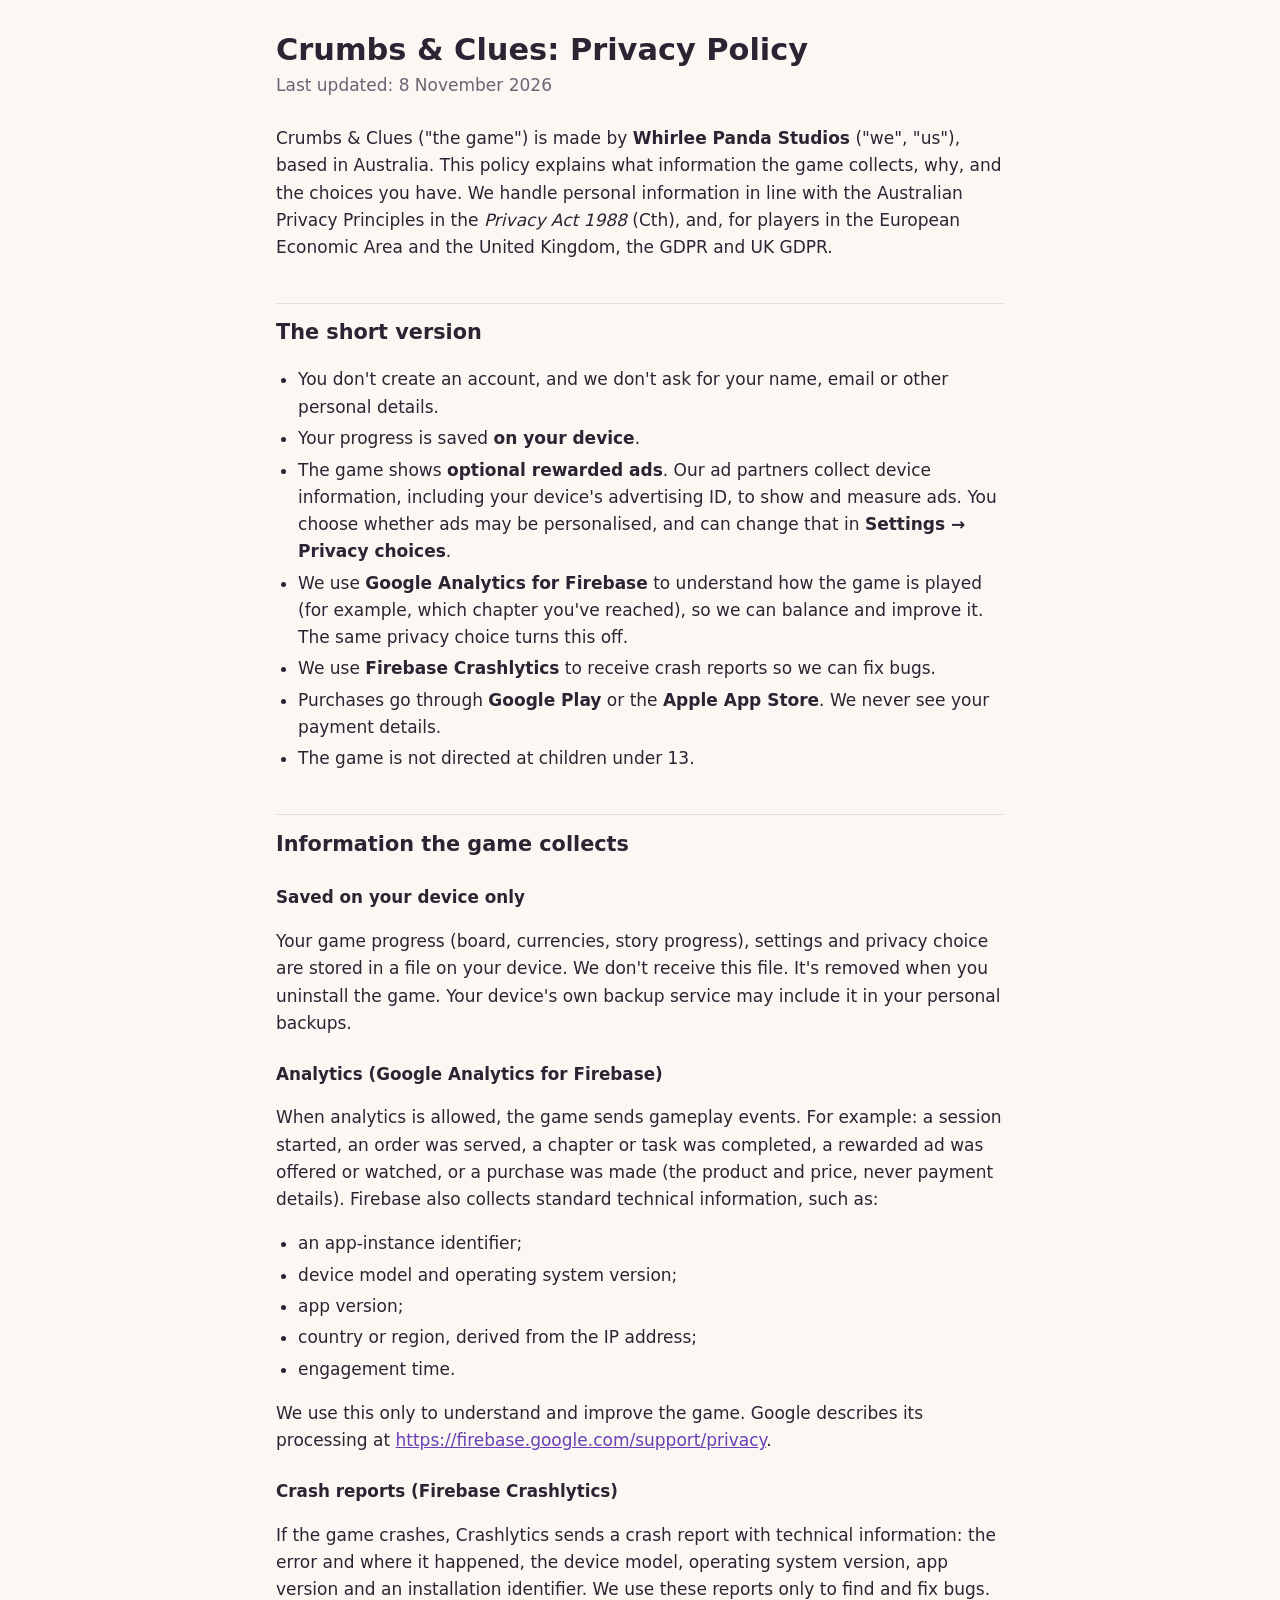
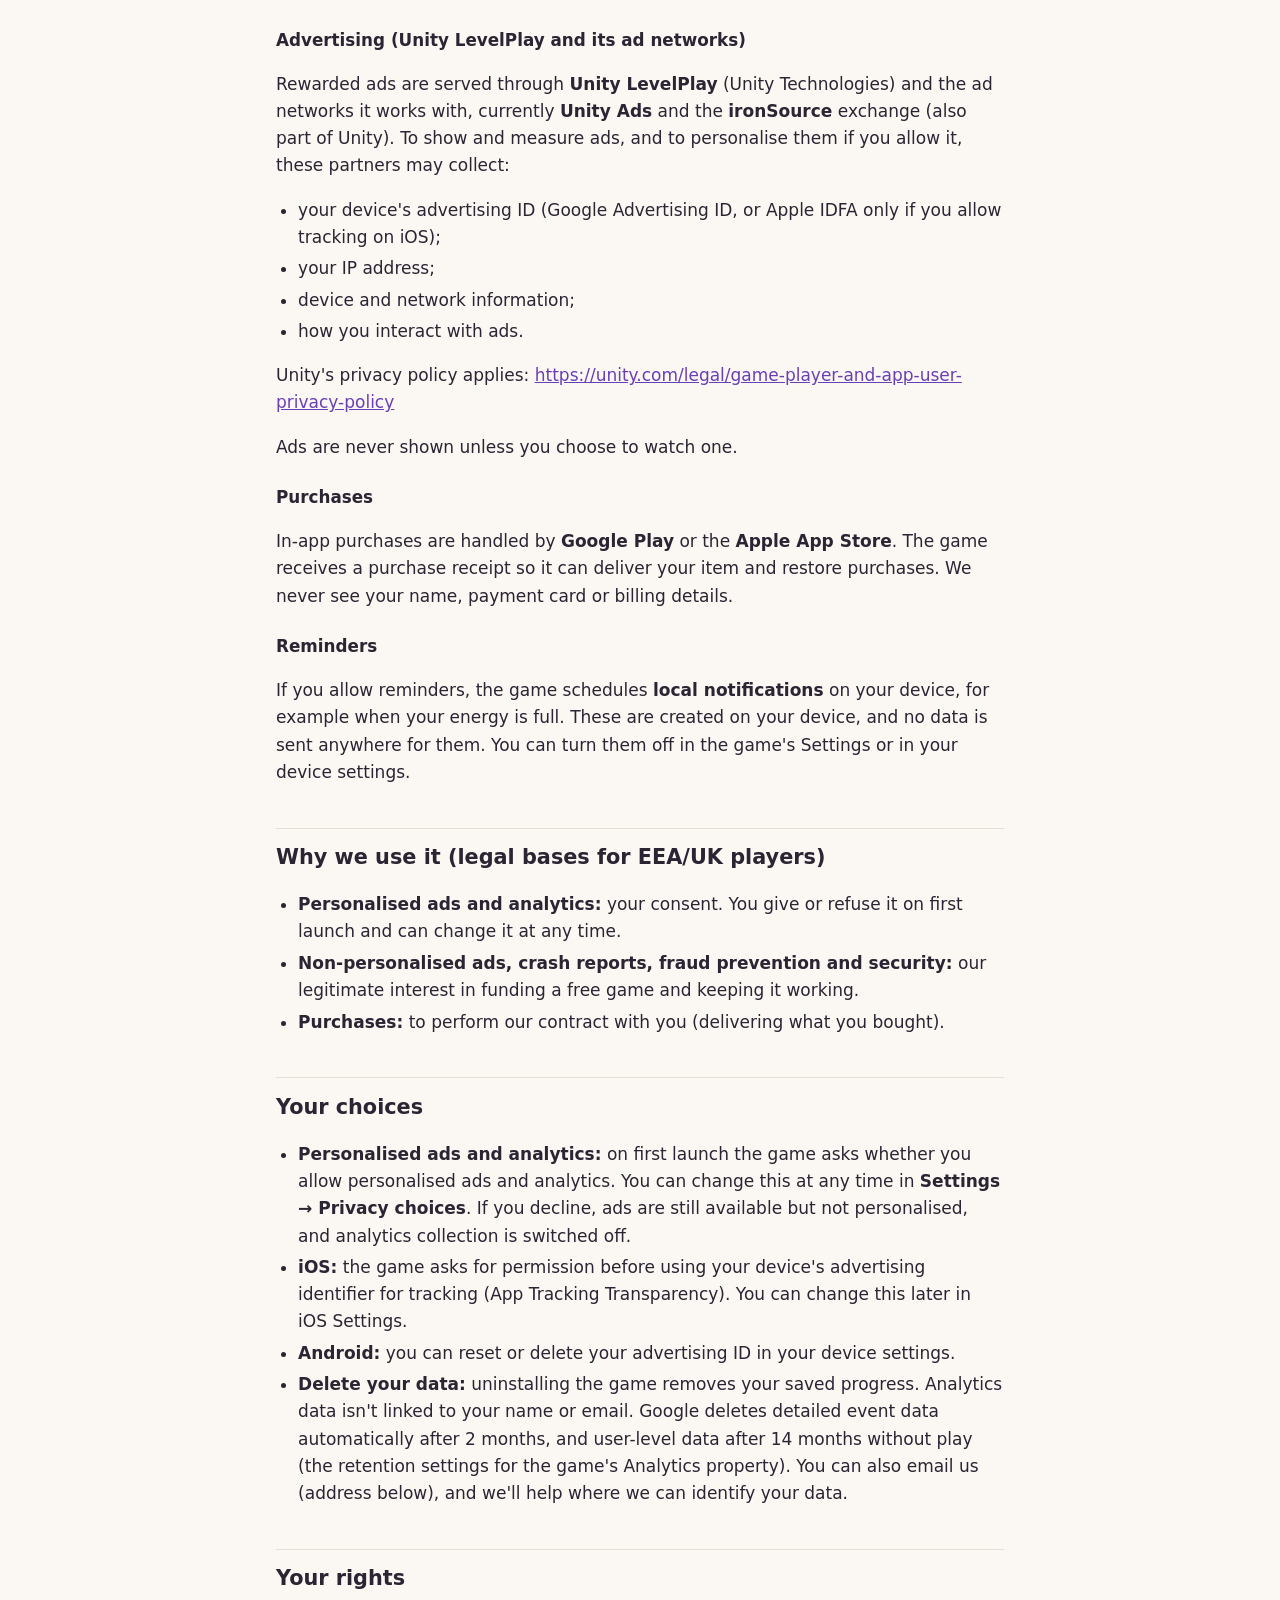
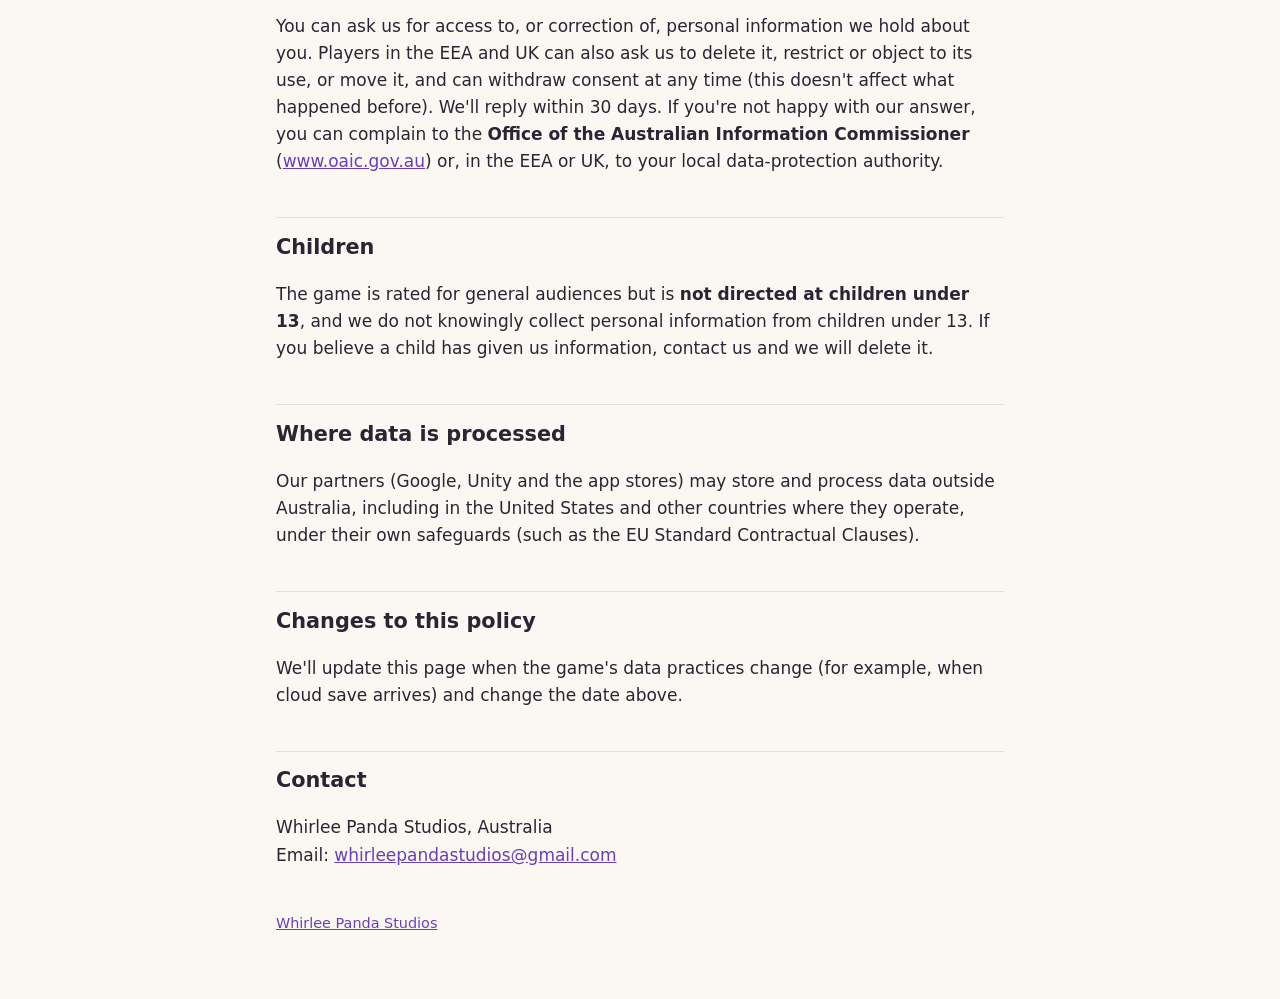
==== crumbs-and-clues/privacy/index.html @ e4dc478c "Crumbs & Clues privacy policy and games list entry" ====
<!doctype html>
<html lang="en">
<head>
<meta charset="utf-8">
<meta name="viewport" content="width=device-width, initial-scale=1">
<title>Crumbs &amp; Clues Privacy Policy</title>
<link rel="stylesheet" href="/style.css">
</head>
<body>
<main>
<h1>Crumbs &amp; Clues: Privacy Policy</h1>
<p class="meta">Last updated: 8 November 2026</p>

<p>Crumbs &amp; Clues ("the game") is made by <strong>Whirlee Panda Studios</strong> ("we", "us"), based in Australia. This policy explains what information the game collects, why, and the choices you have. We handle personal information in line with the Australian Privacy Principles in the <em>Privacy Act 1988</em> (Cth), and, for players in the European Economic Area and the United Kingdom, the GDPR and UK GDPR.</p>

<h2>The short version</h2>

<ul>
<li>You don't create an account, and we don't ask for your name, email or other personal details.</li>
<li>Your progress is saved <strong>on your device</strong>.</li>
<li>The game shows <strong>optional rewarded ads</strong>. Our ad partners collect device information, including your device's advertising ID, to show and measure ads. You choose whether ads may be personalised, and can change that in <strong>Settings → Privacy choices</strong>.</li>
<li>We use <strong>Google Analytics for Firebase</strong> to understand how the game is played (for example, which chapter you've reached), so we can balance and improve it. The same privacy choice turns this off.</li>
<li>We use <strong>Firebase Crashlytics</strong> to receive crash reports so we can fix bugs.</li>
<li>Purchases go through <strong>Google Play</strong> or the <strong>Apple App Store</strong>. We never see your payment details.</li>
<li>The game is not directed at children under 13.</li>
</ul>

<h2>Information the game collects</h2>

<h3>Saved on your device only</h3>

<p>Your game progress (board, currencies, story progress), settings and privacy choice are stored in a file on your device. We don't receive this file. It's removed when you uninstall the game. Your device's own backup service may include it in your personal backups.</p>

<h3>Analytics (Google Analytics for Firebase)</h3>

<p>When analytics is allowed, the game sends gameplay events. For example: a session started, an order was served, a chapter or task was completed, a rewarded ad was offered or watched, or a purchase was made (the product and price, never payment details). Firebase also collects standard technical information, such as:</p>

<ul>
<li>an app-instance identifier;</li>
<li>device model and operating system version;</li>
<li>app version;</li>
<li>country or region, derived from the IP address;</li>
<li>engagement time.</li>
</ul>

<p>We use this only to understand and improve the game. Google describes its processing at <a href="https://firebase.google.com/support/privacy">https://firebase.google.com/support/privacy</a>.</p>

<h3>Crash reports (Firebase Crashlytics)</h3>

<p>If the game crashes, Crashlytics sends a crash report with technical information: the error and where it happened, the device model, operating system version, app version and an installation identifier. We use these reports only to find and fix bugs.</p>

<h3>Advertising (Unity LevelPlay and its ad networks)</h3>

<p>Rewarded ads are served through <strong>Unity LevelPlay</strong> (Unity Technologies) and the ad networks it works with, currently <strong>Unity Ads</strong> and the <strong>ironSource</strong> exchange (also part of Unity). To show and measure ads, and to personalise them if you allow it, these partners may collect:</p>

<ul>
<li>your device's advertising ID (Google Advertising ID, or Apple IDFA only if you allow tracking on iOS);</li>
<li>your IP address;</li>
<li>device and network information;</li>
<li>how you interact with ads.</li>
</ul>

<p>Unity's privacy policy applies: <a href="https://unity.com/legal/game-player-and-app-user-privacy-policy">https://unity.com/legal/game-player-and-app-user-privacy-policy</a></p>

<p>Ads are never shown unless you choose to watch one.</p>

<h3>Purchases</h3>

<p>In-app purchases are handled by <strong>Google Play</strong> or the <strong>Apple App Store</strong>. The game receives a purchase receipt so it can deliver your item and restore purchases. We never see your name, payment card or billing details.</p>

<h3>Reminders</h3>

<p>If you allow reminders, the game schedules <strong>local notifications</strong> on your device, for example when your energy is full. These are created on your device, and no data is sent anywhere for them. You can turn them off in the game's Settings or in your device settings.</p>

<h2>Why we use it (legal bases for EEA/UK players)</h2>

<ul>
<li><strong>Personalised ads and analytics:</strong> your consent. You give or refuse it on first launch and can change it at any time.</li>
<li><strong>Non-personalised ads, crash reports, fraud prevention and security:</strong> our legitimate interest in funding a free game and keeping it working.</li>
<li><strong>Purchases:</strong> to perform our contract with you (delivering what you bought).</li>
</ul>

<h2>Your choices</h2>

<ul>
<li><strong>Personalised ads and analytics:</strong> on first launch the game asks whether you allow personalised ads and analytics. You can change this at any time in <strong>Settings → Privacy choices</strong>. If you decline, ads are still available but not personalised, and analytics collection is switched off.</li>
<li><strong>iOS:</strong> the game asks for permission before using your device's advertising identifier for tracking (App Tracking Transparency). You can change this later in iOS Settings.</li>
<li><strong>Android:</strong> you can reset or delete your advertising ID in your device settings.</li>
<li><strong>Delete your data:</strong> uninstalling the game removes your saved progress. Analytics data isn't linked to your name or email. Google deletes detailed event data automatically after 2 months, and user-level data after 14 months without play (the retention settings for the game's Analytics property). You can also email us (address below), and we'll help where we can identify your data.</li>
</ul>

<h2>Your rights</h2>

<p>You can ask us for access to, or correction of, personal information we hold about you. Players in the EEA and UK can also ask us to delete it, restrict or object to its use, or move it, and can withdraw consent at any time (this doesn't affect what happened before). We'll reply within 30 days. If you're not happy with our answer, you can complain to the <strong>Office of the Australian Information Commissioner</strong> (<a href="https://www.oaic.gov.au">www.oaic.gov.au</a>) or, in the EEA or UK, to your local data-protection authority.</p>

<h2>Children</h2>

<p>The game is rated for general audiences but is <strong>not directed at children under 13</strong>, and we do not knowingly collect personal information from children under 13. If you believe a child has given us information, contact us and we will delete it.</p>

<h2>Where data is processed</h2>

<p>Our partners (Google, Unity and the app stores) may store and process data outside Australia, including in the United States and other countries where they operate, under their own safeguards (such as the EU Standard Contractual Clauses).</p>

<h2>Changes to this policy</h2>

<p>We'll update this page when the game's data practices change (for example, when cloud save arrives) and change the date above.</p>

<h2>Contact</h2>

<p>Whirlee Panda Studios, Australia<br> Email: <a href="mailto:whirleepandastudios@gmail.com">whirleepandastudios@gmail.com</a></p>

<footer><a href="/">Whirlee Panda Studios</a></footer>
</main>
</body>
</html>
---- style.css ----
:root { --bg: #fbf8f3; --fg: #2b2433; --muted: #6b6475; --accent: #6a3fb5; --line: #e6dfd3; }
@media (prefers-color-scheme: dark) { :root { --bg: #1d1a22; --fg: #ece8f2; --muted: #a9a2b5; --accent: #b99cf0; --line: #3a3443; } }
* { box-sizing: border-box; }
body { margin: 0; background: var(--bg); color: var(--fg); font: 17px/1.6 system-ui, -apple-system, "Segoe UI", Roboto, sans-serif; }
main { max-width: 760px; margin: 0 auto; padding: 32px 16px 64px; }
h1 { font-size: 1.9rem; line-height: 1.2; margin: 0 0 4px; }
h2 { font-size: 1.3rem; margin: 2em 0 .4em; padding-top: .6em; border-top: 1px solid var(--line); }
h3 { font-size: 1.05rem; margin: 1.4em 0 .3em; }
a { color: var(--accent); overflow-wrap: anywhere; }
.meta { color: var(--muted); margin: 0 0 1.5em; }
ul { padding-left: 1.3em; }
li { margin: .25em 0; }
footer { margin-top: 3em; color: var(--muted); font-size: .9rem; }
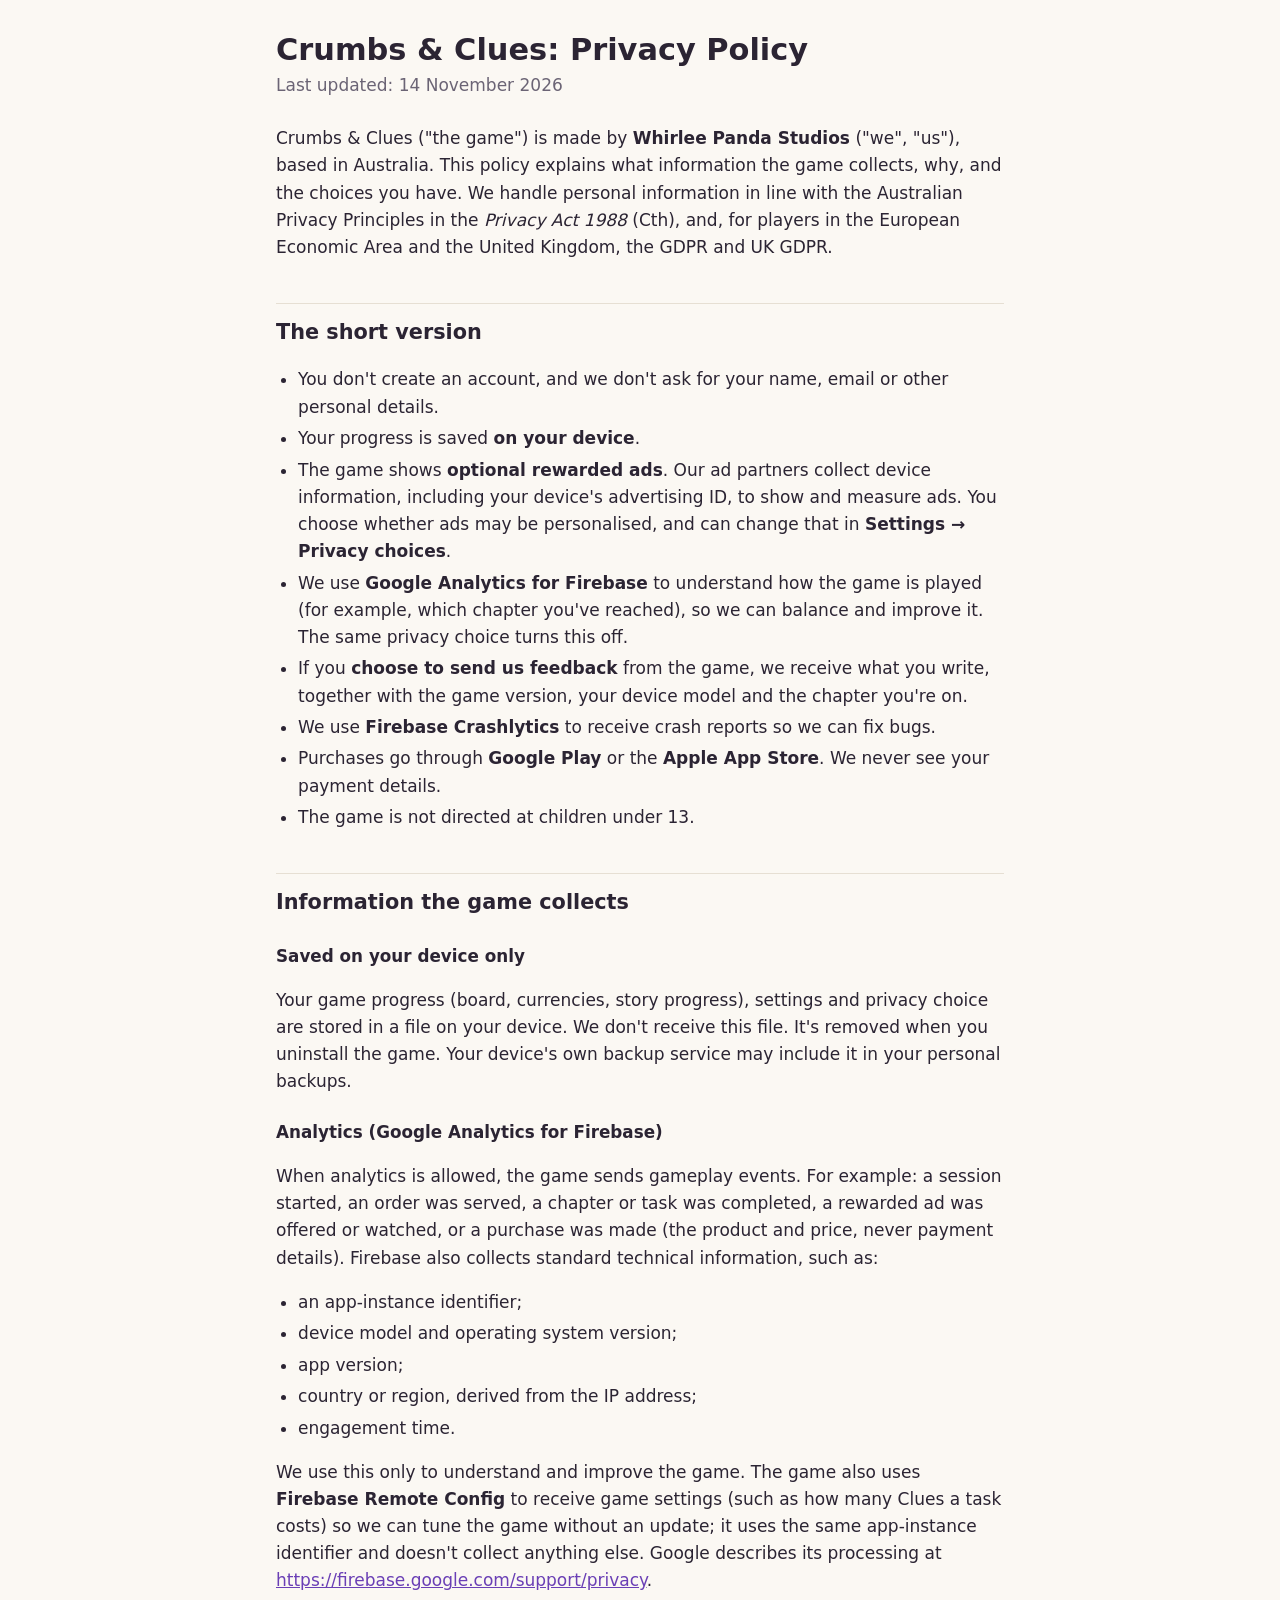
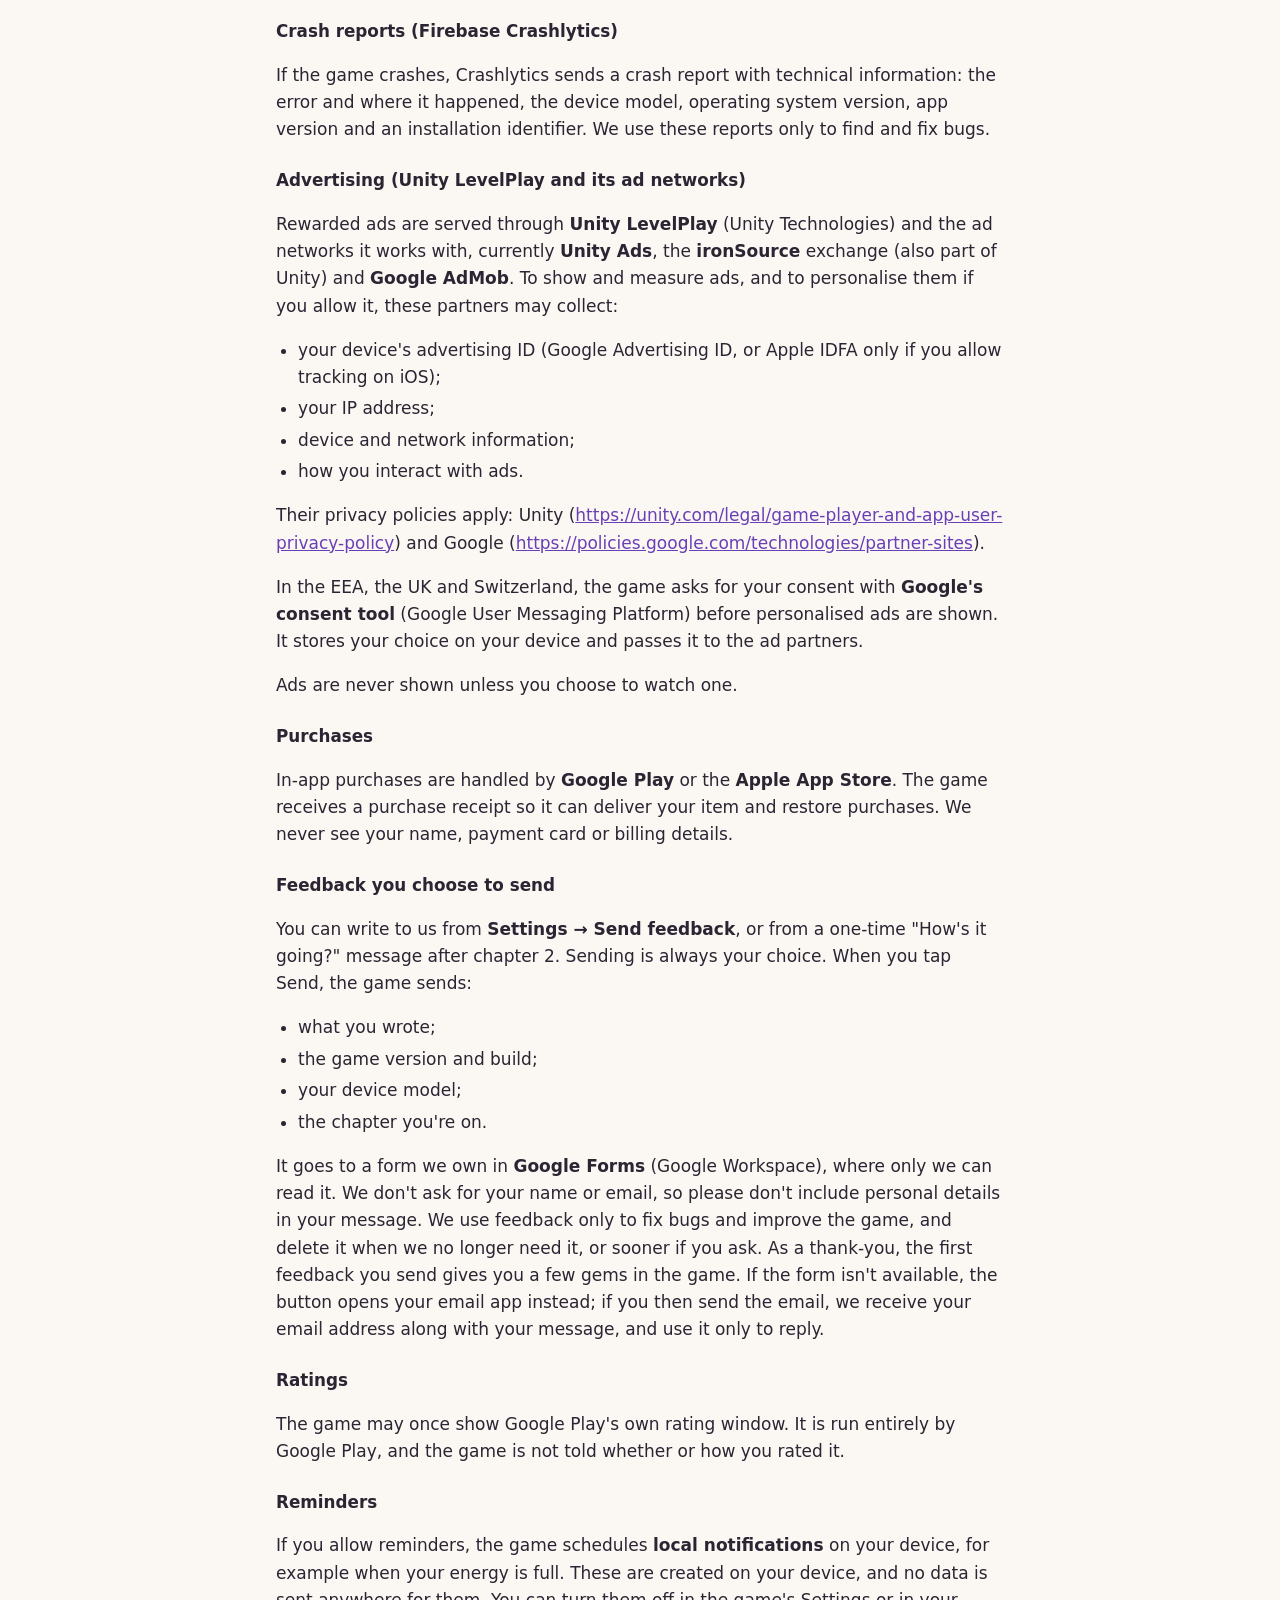
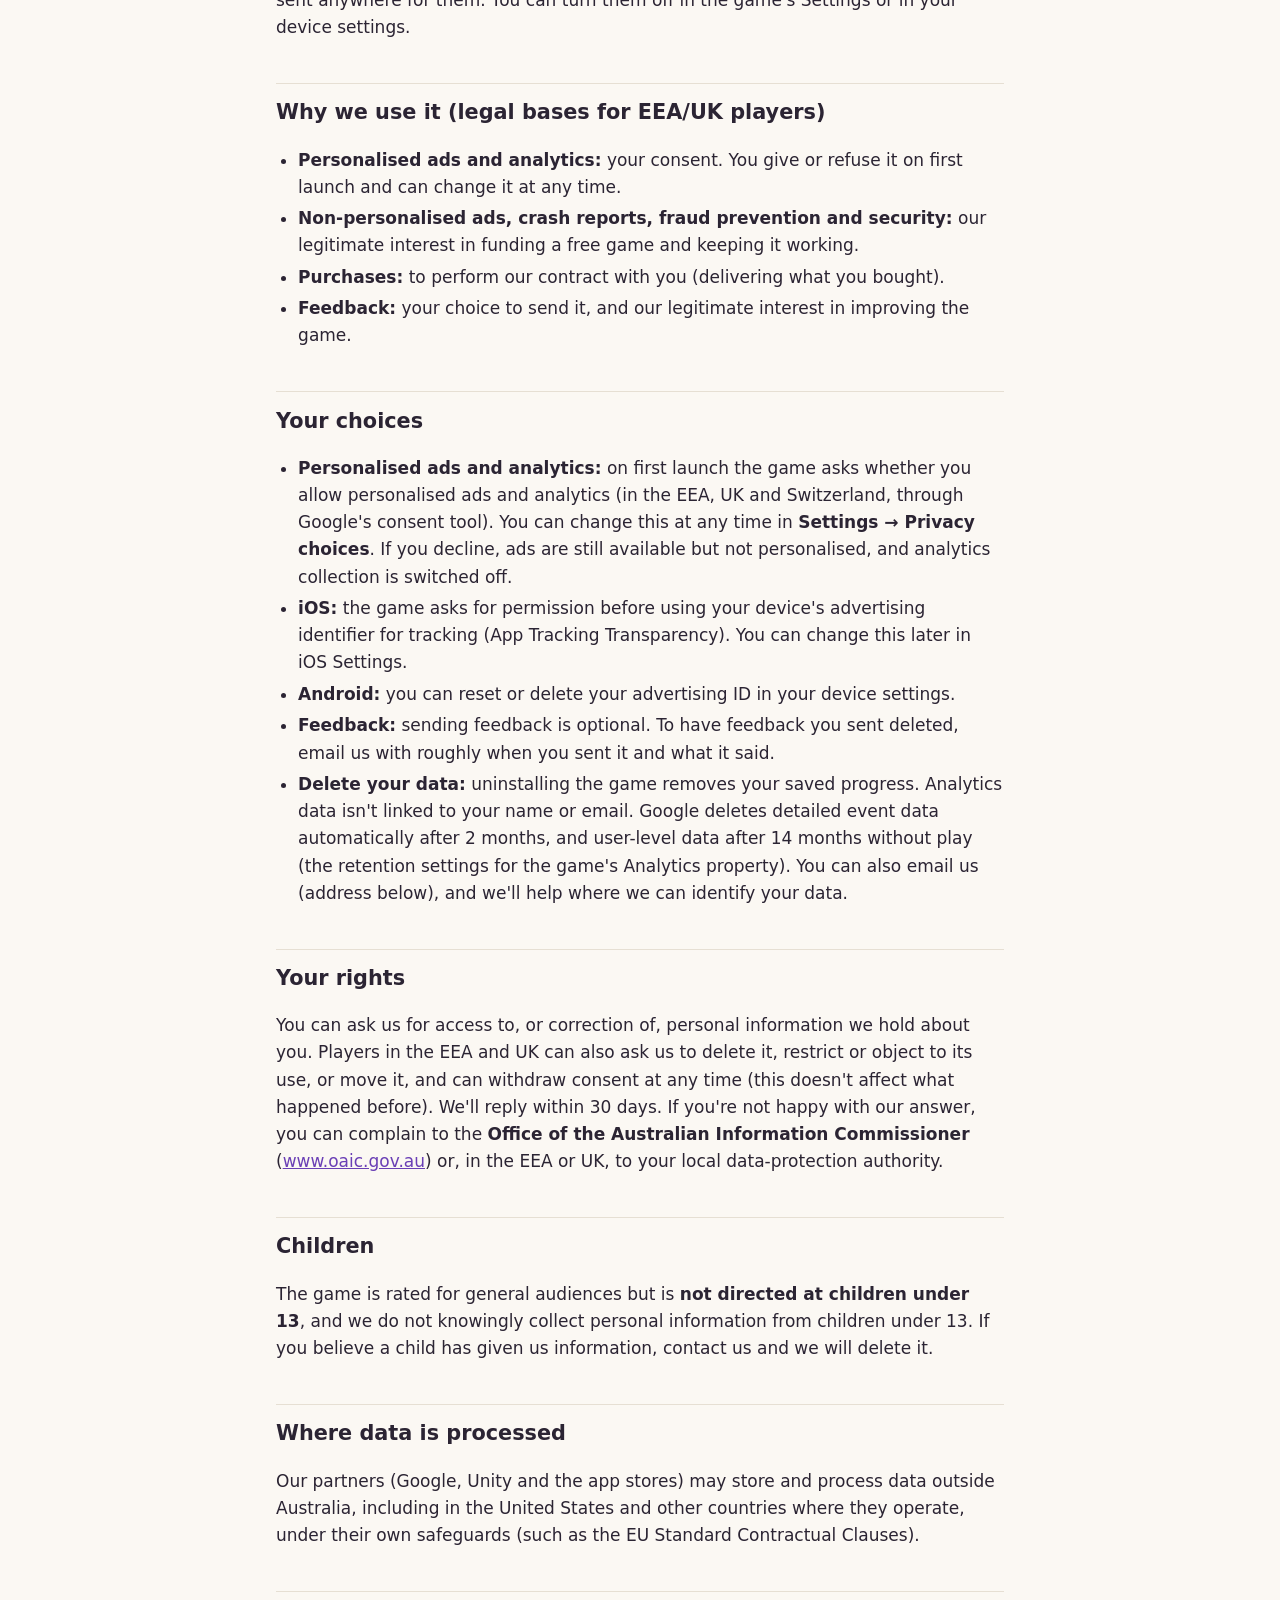
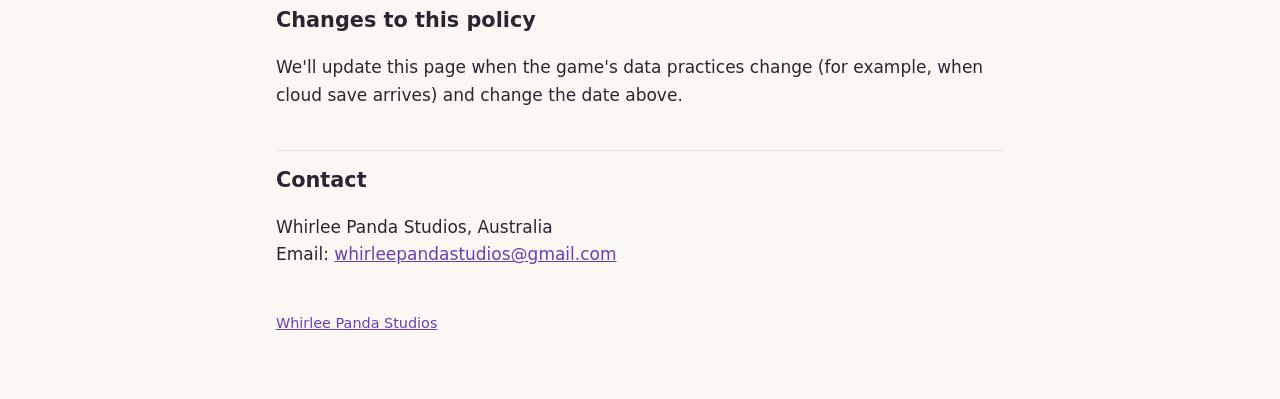
==== commit eb62cb79: "Crumbs & Clues privacy policy: feedback, ratings, AdMob consent, Remote Config (v1.1)" ====
--- a/crumbs-and-clues/privacy/index.html
+++ b/crumbs-and-clues/privacy/index.html
@@ -9,7 +9,7 @@
 <body>
 <main>
 <h1>Crumbs &amp; Clues: Privacy Policy</h1>
-<p class="meta">Last updated: 8 November 2026</p>
+<p class="meta">Last updated: 14 November 2026</p>
 
 <p>Crumbs &amp; Clues ("the game") is made by <strong>Whirlee Panda Studios</strong> ("we", "us"), based in Australia. This policy explains what information the game collects, why, and the choices you have. We handle personal information in line with the Australian Privacy Principles in the <em>Privacy Act 1988</em> (Cth), and, for players in the European Economic Area and the United Kingdom, the GDPR and UK GDPR.</p>
 
@@ -20,6 +20,7 @@
 <li>Your progress is saved <strong>on your device</strong>.</li>
 <li>The game shows <strong>optional rewarded ads</strong>. Our ad partners collect device information, including your device's advertising ID, to show and measure ads. You choose whether ads may be personalised, and can change that in <strong>Settings → Privacy choices</strong>.</li>
 <li>We use <strong>Google Analytics for Firebase</strong> to understand how the game is played (for example, which chapter you've reached), so we can balance and improve it. The same privacy choice turns this off.</li>
+<li>If you <strong>choose to send us feedback</strong> from the game, we receive what you write, together with the game version, your device model and the chapter you're on.</li>
 <li>We use <strong>Firebase Crashlytics</strong> to receive crash reports so we can fix bugs.</li>
 <li>Purchases go through <strong>Google Play</strong> or the <strong>Apple App Store</strong>. We never see your payment details.</li>
 <li>The game is not directed at children under 13.</li>
@@ -43,7 +44,7 @@
 <li>engagement time.</li>
 </ul>
 
-<p>We use this only to understand and improve the game. Google describes its processing at <a href="https://firebase.google.com/support/privacy">https://firebase.google.com/support/privacy</a>.</p>
+<p>We use this only to understand and improve the game. The game also uses <strong>Firebase Remote Config</strong> to receive game settings (such as how many Clues a task costs) so we can tune the game without an update; it uses the same app-instance identifier and doesn't collect anything else. Google describes its processing at <a href="https://firebase.google.com/support/privacy">https://firebase.google.com/support/privacy</a>.</p>
 
 <h3>Crash reports (Firebase Crashlytics)</h3>
 
@@ -51,7 +52,7 @@
 
 <h3>Advertising (Unity LevelPlay and its ad networks)</h3>
 
-<p>Rewarded ads are served through <strong>Unity LevelPlay</strong> (Unity Technologies) and the ad networks it works with, currently <strong>Unity Ads</strong> and the <strong>ironSource</strong> exchange (also part of Unity). To show and measure ads, and to personalise them if you allow it, these partners may collect:</p>
+<p>Rewarded ads are served through <strong>Unity LevelPlay</strong> (Unity Technologies) and the ad networks it works with, currently <strong>Unity Ads</strong>, the <strong>ironSource</strong> exchange (also part of Unity) and <strong>Google AdMob</strong>. To show and measure ads, and to personalise them if you allow it, these partners may collect:</p>
 
 <ul>
 <li>your device's advertising ID (Google Advertising ID, or Apple IDFA only if you allow tracking on iOS);</li>
@@ -60,13 +61,32 @@
 <li>how you interact with ads.</li>
 </ul>
 
-<p>Unity's privacy policy applies: <a href="https://unity.com/legal/game-player-and-app-user-privacy-policy">https://unity.com/legal/game-player-and-app-user-privacy-policy</a></p>
+<p>Their privacy policies apply: Unity (<a href="https://unity.com/legal/game-player-and-app-user-privacy-policy">https://unity.com/legal/game-player-and-app-user-privacy-policy</a>) and Google (<a href="https://policies.google.com/technologies/partner-sites">https://policies.google.com/technologies/partner-sites</a>).</p>
+
+<p>In the EEA, the UK and Switzerland, the game asks for your consent with <strong>Google's consent tool</strong> (Google User Messaging Platform) before personalised ads are shown. It stores your choice on your device and passes it to the ad partners.</p>
 
 <p>Ads are never shown unless you choose to watch one.</p>
 
 <h3>Purchases</h3>
 
 <p>In-app purchases are handled by <strong>Google Play</strong> or the <strong>Apple App Store</strong>. The game receives a purchase receipt so it can deliver your item and restore purchases. We never see your name, payment card or billing details.</p>
+
+<h3>Feedback you choose to send</h3>
+
+<p>You can write to us from <strong>Settings → Send feedback</strong>, or from a one-time "How's it going?" message after chapter 2. Sending is always your choice. When you tap Send, the game sends:</p>
+
+<ul>
+<li>what you wrote;</li>
+<li>the game version and build;</li>
+<li>your device model;</li>
+<li>the chapter you're on.</li>
+</ul>
+
+<p>It goes to a form we own in <strong>Google Forms</strong> (Google Workspace), where only we can read it. We don't ask for your name or email, so please don't include personal details in your message. We use feedback only to fix bugs and improve the game, and delete it when we no longer need it, or sooner if you ask. As a thank-you, the first feedback you send gives you a few gems in the game. If the form isn't available, the button opens your email app instead; if you then send the email, we receive your email address along with your message, and use it only to reply.</p>
+
+<h3>Ratings</h3>
+
+<p>The game may once show Google Play's own rating window. It is run entirely by Google Play, and the game is not told whether or how you rated it.</p>
 
 <h3>Reminders</h3>
 
@@ -78,14 +98,16 @@
 <li><strong>Personalised ads and analytics:</strong> your consent. You give or refuse it on first launch and can change it at any time.</li>
 <li><strong>Non-personalised ads, crash reports, fraud prevention and security:</strong> our legitimate interest in funding a free game and keeping it working.</li>
 <li><strong>Purchases:</strong> to perform our contract with you (delivering what you bought).</li>
+<li><strong>Feedback:</strong> your choice to send it, and our legitimate interest in improving the game.</li>
 </ul>
 
 <h2>Your choices</h2>
 
 <ul>
-<li><strong>Personalised ads and analytics:</strong> on first launch the game asks whether you allow personalised ads and analytics. You can change this at any time in <strong>Settings → Privacy choices</strong>. If you decline, ads are still available but not personalised, and analytics collection is switched off.</li>
+<li><strong>Personalised ads and analytics:</strong> on first launch the game asks whether you allow personalised ads and analytics (in the EEA, UK and Switzerland, through Google's consent tool). You can change this at any time in <strong>Settings → Privacy choices</strong>. If you decline, ads are still available but not personalised, and analytics collection is switched off.</li>
 <li><strong>iOS:</strong> the game asks for permission before using your device's advertising identifier for tracking (App Tracking Transparency). You can change this later in iOS Settings.</li>
 <li><strong>Android:</strong> you can reset or delete your advertising ID in your device settings.</li>
+<li><strong>Feedback:</strong> sending feedback is optional. To have feedback you sent deleted, email us with roughly when you sent it and what it said.</li>
 <li><strong>Delete your data:</strong> uninstalling the game removes your saved progress. Analytics data isn't linked to your name or email. Google deletes detailed event data automatically after 2 months, and user-level data after 14 months without play (the retention settings for the game's Analytics property). You can also email us (address below), and we'll help where we can identify your data.</li>
 </ul>
 
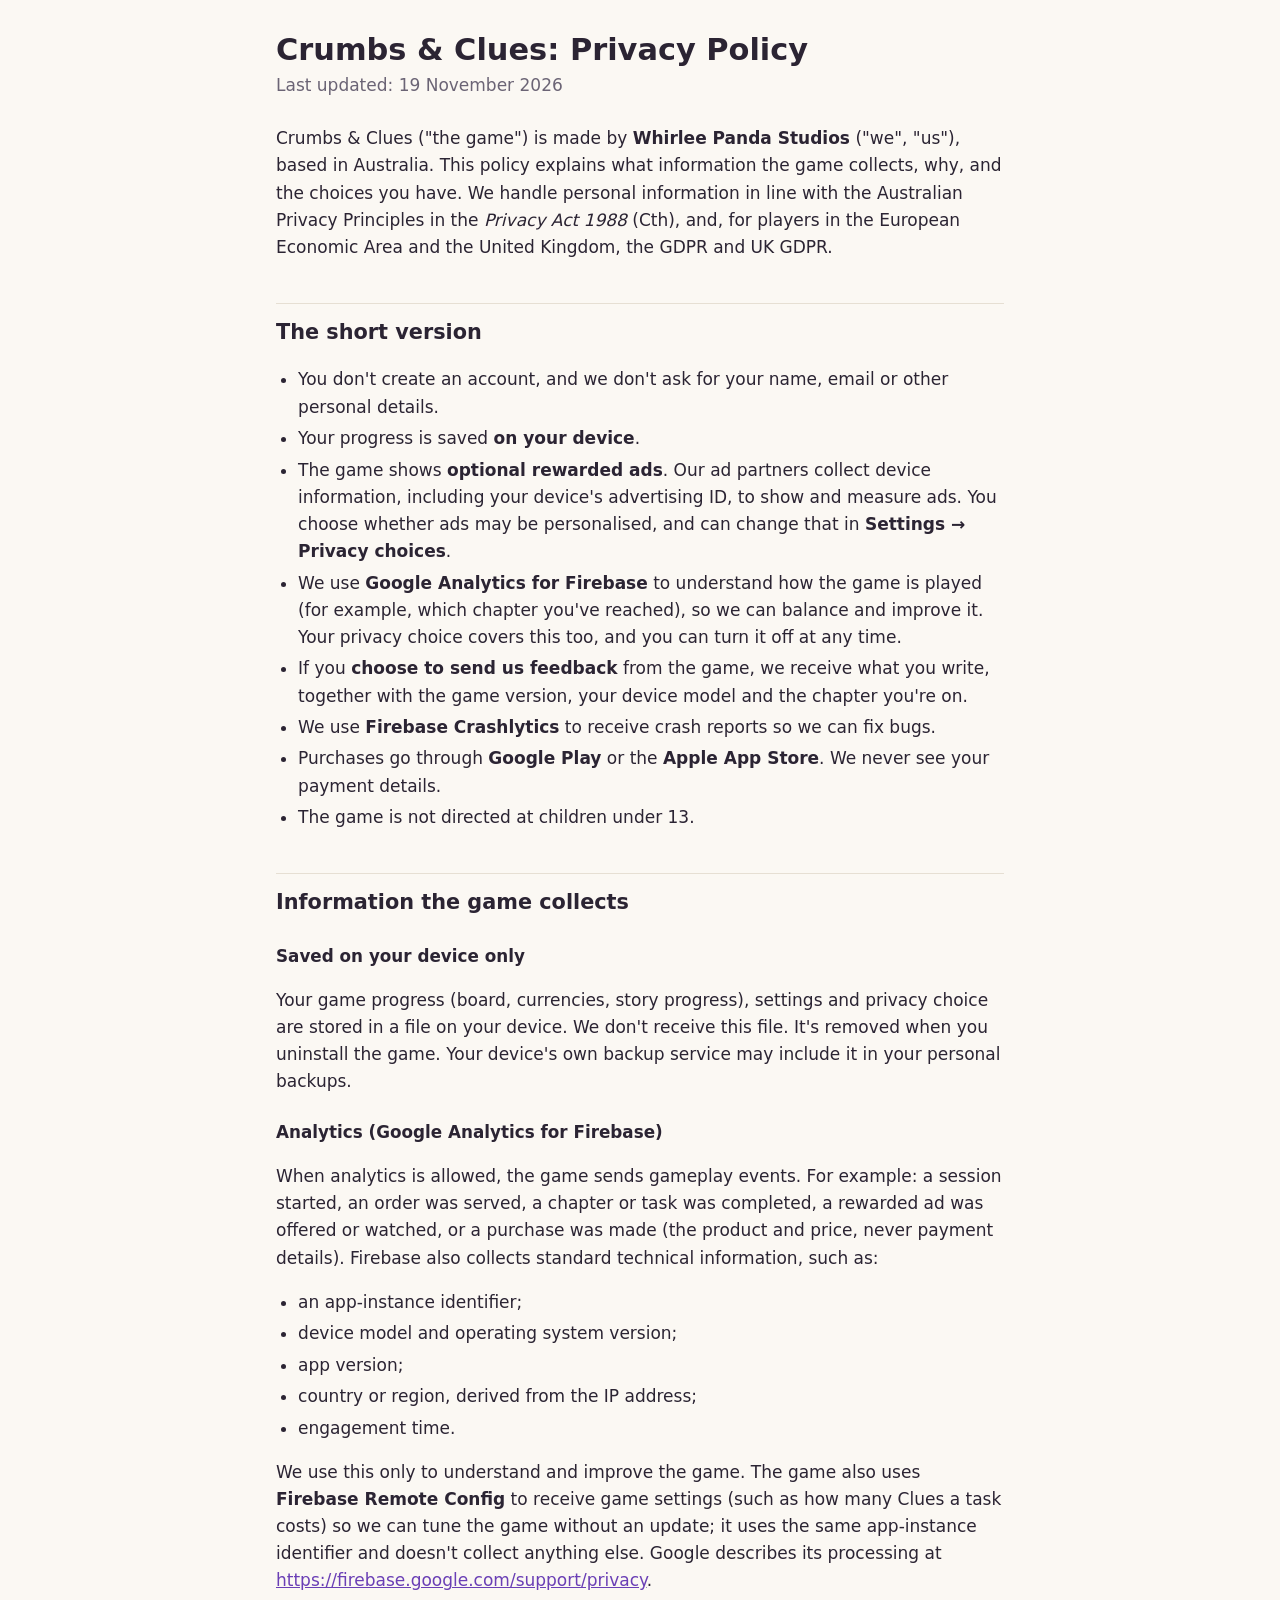
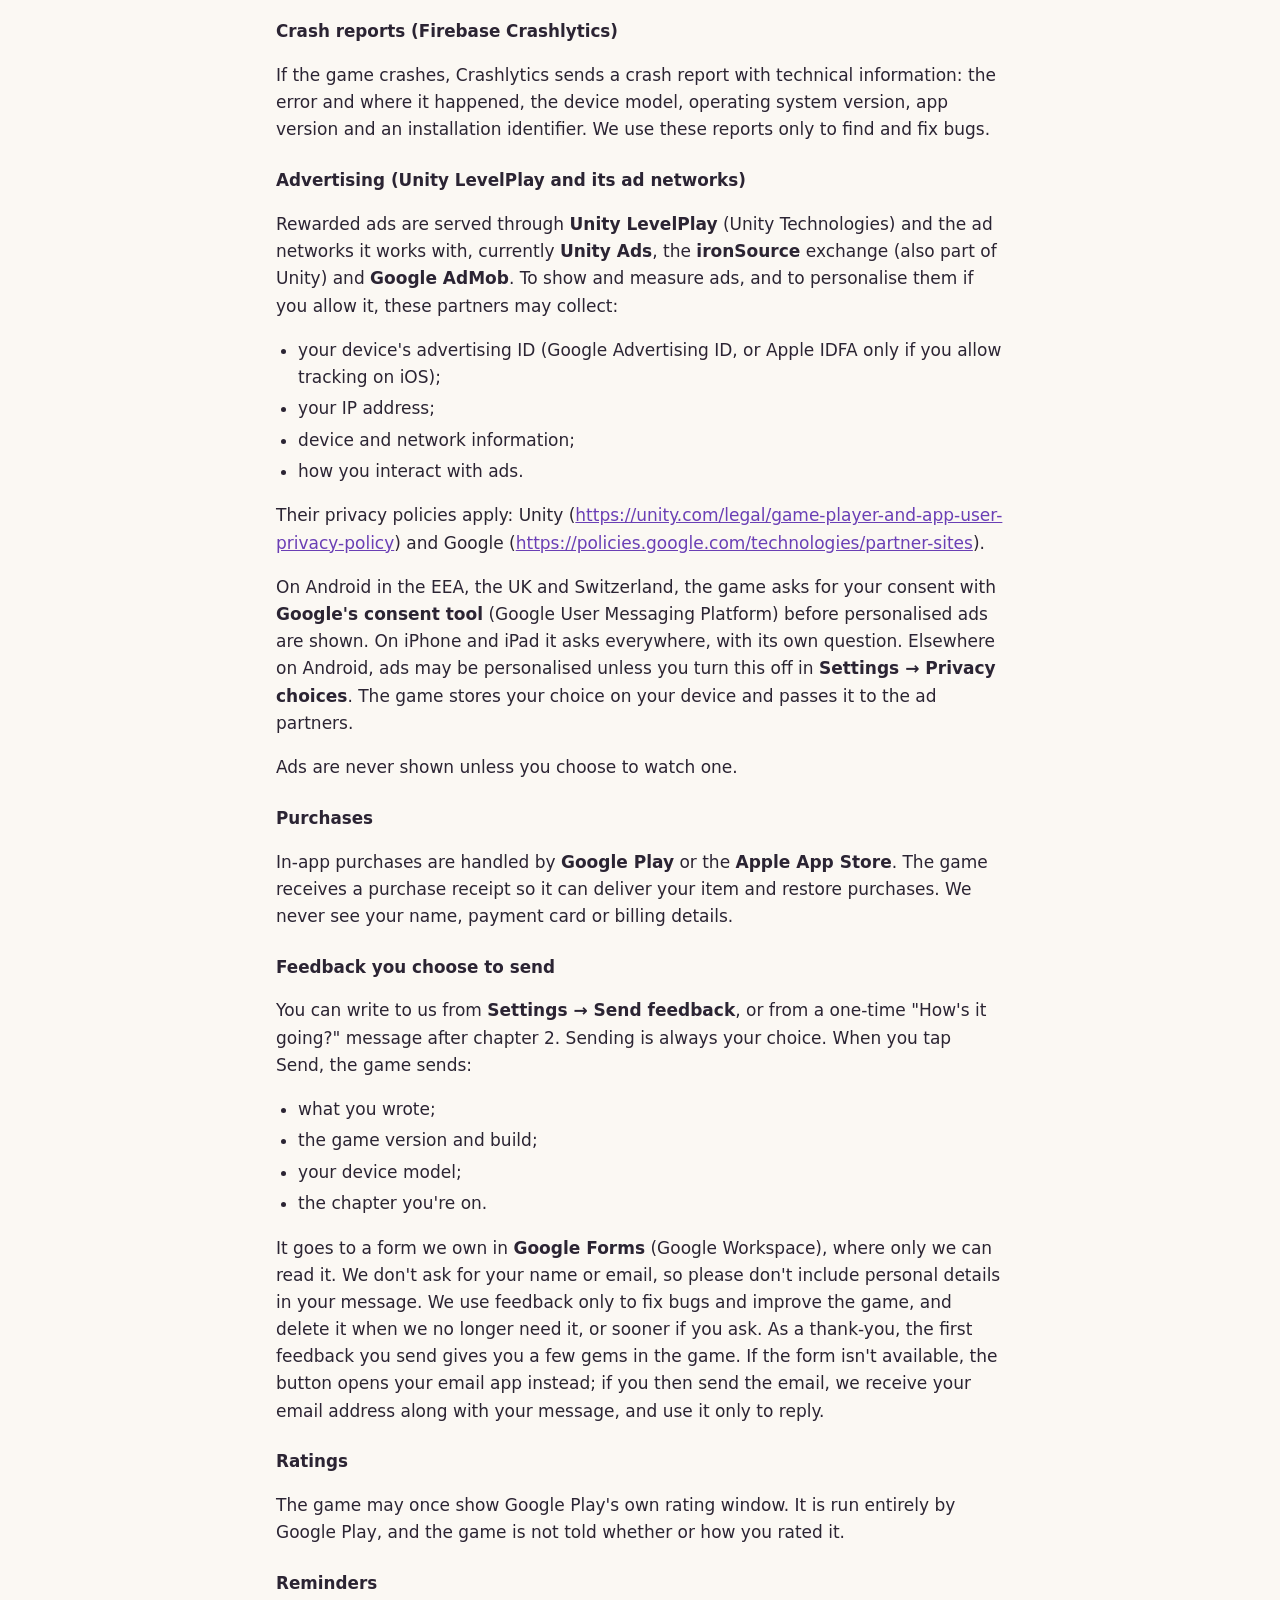
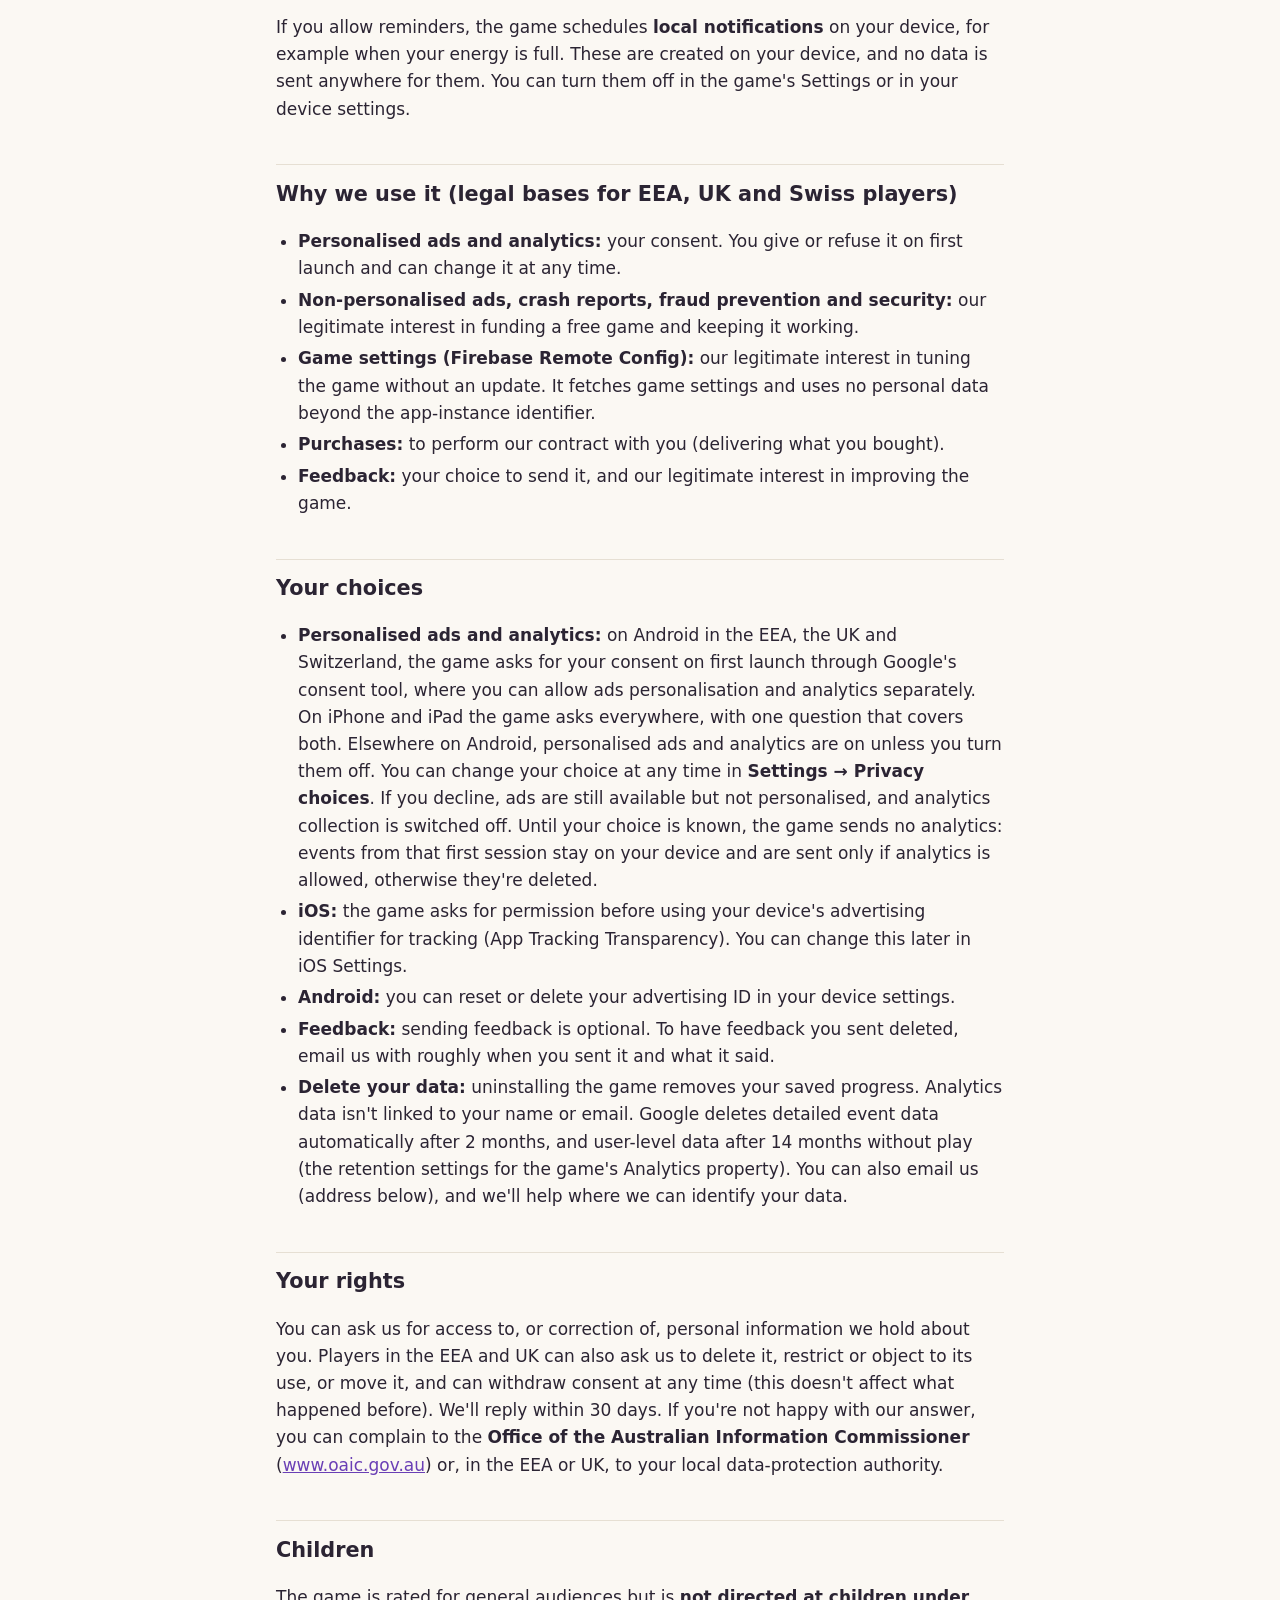
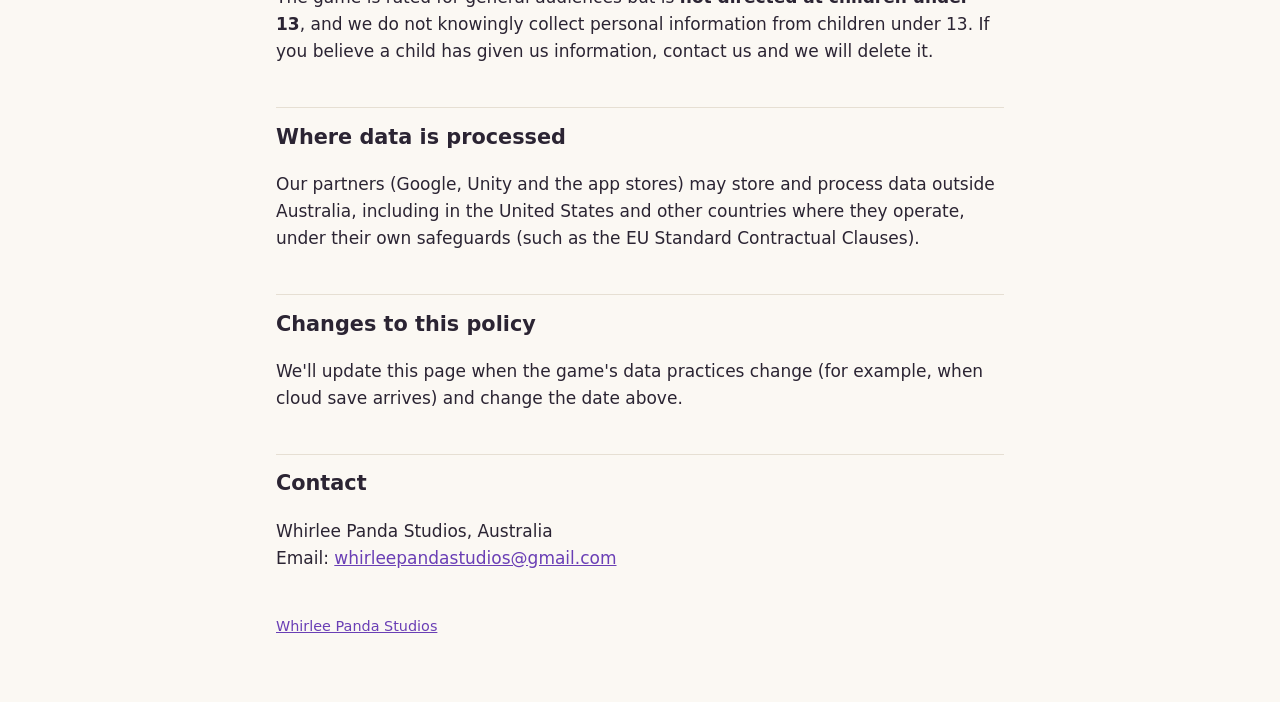
==== commit ddffbbf8: "Crumbs & Clues privacy policy: consent per platform and region, Remote Config legal basis (1.1.0 rel" ====
--- a/crumbs-and-clues/privacy/index.html
+++ b/crumbs-and-clues/privacy/index.html
@@ -9,7 +9,7 @@
 <body>
 <main>
 <h1>Crumbs &amp; Clues: Privacy Policy</h1>
-<p class="meta">Last updated: 14 November 2026</p>
+<p class="meta">Last updated: 19 November 2026</p>
 
 <p>Crumbs &amp; Clues ("the game") is made by <strong>Whirlee Panda Studios</strong> ("we", "us"), based in Australia. This policy explains what information the game collects, why, and the choices you have. We handle personal information in line with the Australian Privacy Principles in the <em>Privacy Act 1988</em> (Cth), and, for players in the European Economic Area and the United Kingdom, the GDPR and UK GDPR.</p>
 
@@ -19,7 +19,7 @@
 <li>You don't create an account, and we don't ask for your name, email or other personal details.</li>
 <li>Your progress is saved <strong>on your device</strong>.</li>
 <li>The game shows <strong>optional rewarded ads</strong>. Our ad partners collect device information, including your device's advertising ID, to show and measure ads. You choose whether ads may be personalised, and can change that in <strong>Settings → Privacy choices</strong>.</li>
-<li>We use <strong>Google Analytics for Firebase</strong> to understand how the game is played (for example, which chapter you've reached), so we can balance and improve it. The same privacy choice turns this off.</li>
+<li>We use <strong>Google Analytics for Firebase</strong> to understand how the game is played (for example, which chapter you've reached), so we can balance and improve it. Your privacy choice covers this too, and you can turn it off at any time.</li>
 <li>If you <strong>choose to send us feedback</strong> from the game, we receive what you write, together with the game version, your device model and the chapter you're on.</li>
 <li>We use <strong>Firebase Crashlytics</strong> to receive crash reports so we can fix bugs.</li>
 <li>Purchases go through <strong>Google Play</strong> or the <strong>Apple App Store</strong>. We never see your payment details.</li>
@@ -63,7 +63,7 @@
 
 <p>Their privacy policies apply: Unity (<a href="https://unity.com/legal/game-player-and-app-user-privacy-policy">https://unity.com/legal/game-player-and-app-user-privacy-policy</a>) and Google (<a href="https://policies.google.com/technologies/partner-sites">https://policies.google.com/technologies/partner-sites</a>).</p>
 
-<p>In the EEA, the UK and Switzerland, the game asks for your consent with <strong>Google's consent tool</strong> (Google User Messaging Platform) before personalised ads are shown. It stores your choice on your device and passes it to the ad partners.</p>
+<p>On Android in the EEA, the UK and Switzerland, the game asks for your consent with <strong>Google's consent tool</strong> (Google User Messaging Platform) before personalised ads are shown. On iPhone and iPad it asks everywhere, with its own question. Elsewhere on Android, ads may be personalised unless you turn this off in <strong>Settings → Privacy choices</strong>. The game stores your choice on your device and passes it to the ad partners.</p>
 
 <p>Ads are never shown unless you choose to watch one.</p>
 
@@ -92,11 +92,12 @@
 
 <p>If you allow reminders, the game schedules <strong>local notifications</strong> on your device, for example when your energy is full. These are created on your device, and no data is sent anywhere for them. You can turn them off in the game's Settings or in your device settings.</p>
 
-<h2>Why we use it (legal bases for EEA/UK players)</h2>
+<h2>Why we use it (legal bases for EEA, UK and Swiss players)</h2>
 
 <ul>
 <li><strong>Personalised ads and analytics:</strong> your consent. You give or refuse it on first launch and can change it at any time.</li>
 <li><strong>Non-personalised ads, crash reports, fraud prevention and security:</strong> our legitimate interest in funding a free game and keeping it working.</li>
+<li><strong>Game settings (Firebase Remote Config):</strong> our legitimate interest in tuning the game without an update. It fetches game settings and uses no personal data beyond the app-instance identifier.</li>
 <li><strong>Purchases:</strong> to perform our contract with you (delivering what you bought).</li>
 <li><strong>Feedback:</strong> your choice to send it, and our legitimate interest in improving the game.</li>
 </ul>
@@ -104,7 +105,7 @@
 <h2>Your choices</h2>
 
 <ul>
-<li><strong>Personalised ads and analytics:</strong> on first launch the game asks whether you allow personalised ads and analytics (in the EEA, UK and Switzerland, through Google's consent tool). You can change this at any time in <strong>Settings → Privacy choices</strong>. If you decline, ads are still available but not personalised, and analytics collection is switched off.</li>
+<li><strong>Personalised ads and analytics:</strong> on Android in the EEA, the UK and Switzerland, the game asks for your consent on first launch through Google's consent tool, where you can allow ads personalisation and analytics separately. On iPhone and iPad the game asks everywhere, with one question that covers both. Elsewhere on Android, personalised ads and analytics are on unless you turn them off. You can change your choice at any time in <strong>Settings → Privacy choices</strong>. If you decline, ads are still available but not personalised, and analytics collection is switched off. Until your choice is known, the game sends no analytics: events from that first session stay on your device and are sent only if analytics is allowed, otherwise they're deleted.</li>
 <li><strong>iOS:</strong> the game asks for permission before using your device's advertising identifier for tracking (App Tracking Transparency). You can change this later in iOS Settings.</li>
 <li><strong>Android:</strong> you can reset or delete your advertising ID in your device settings.</li>
 <li><strong>Feedback:</strong> sending feedback is optional. To have feedback you sent deleted, email us with roughly when you sent it and what it said.</li>
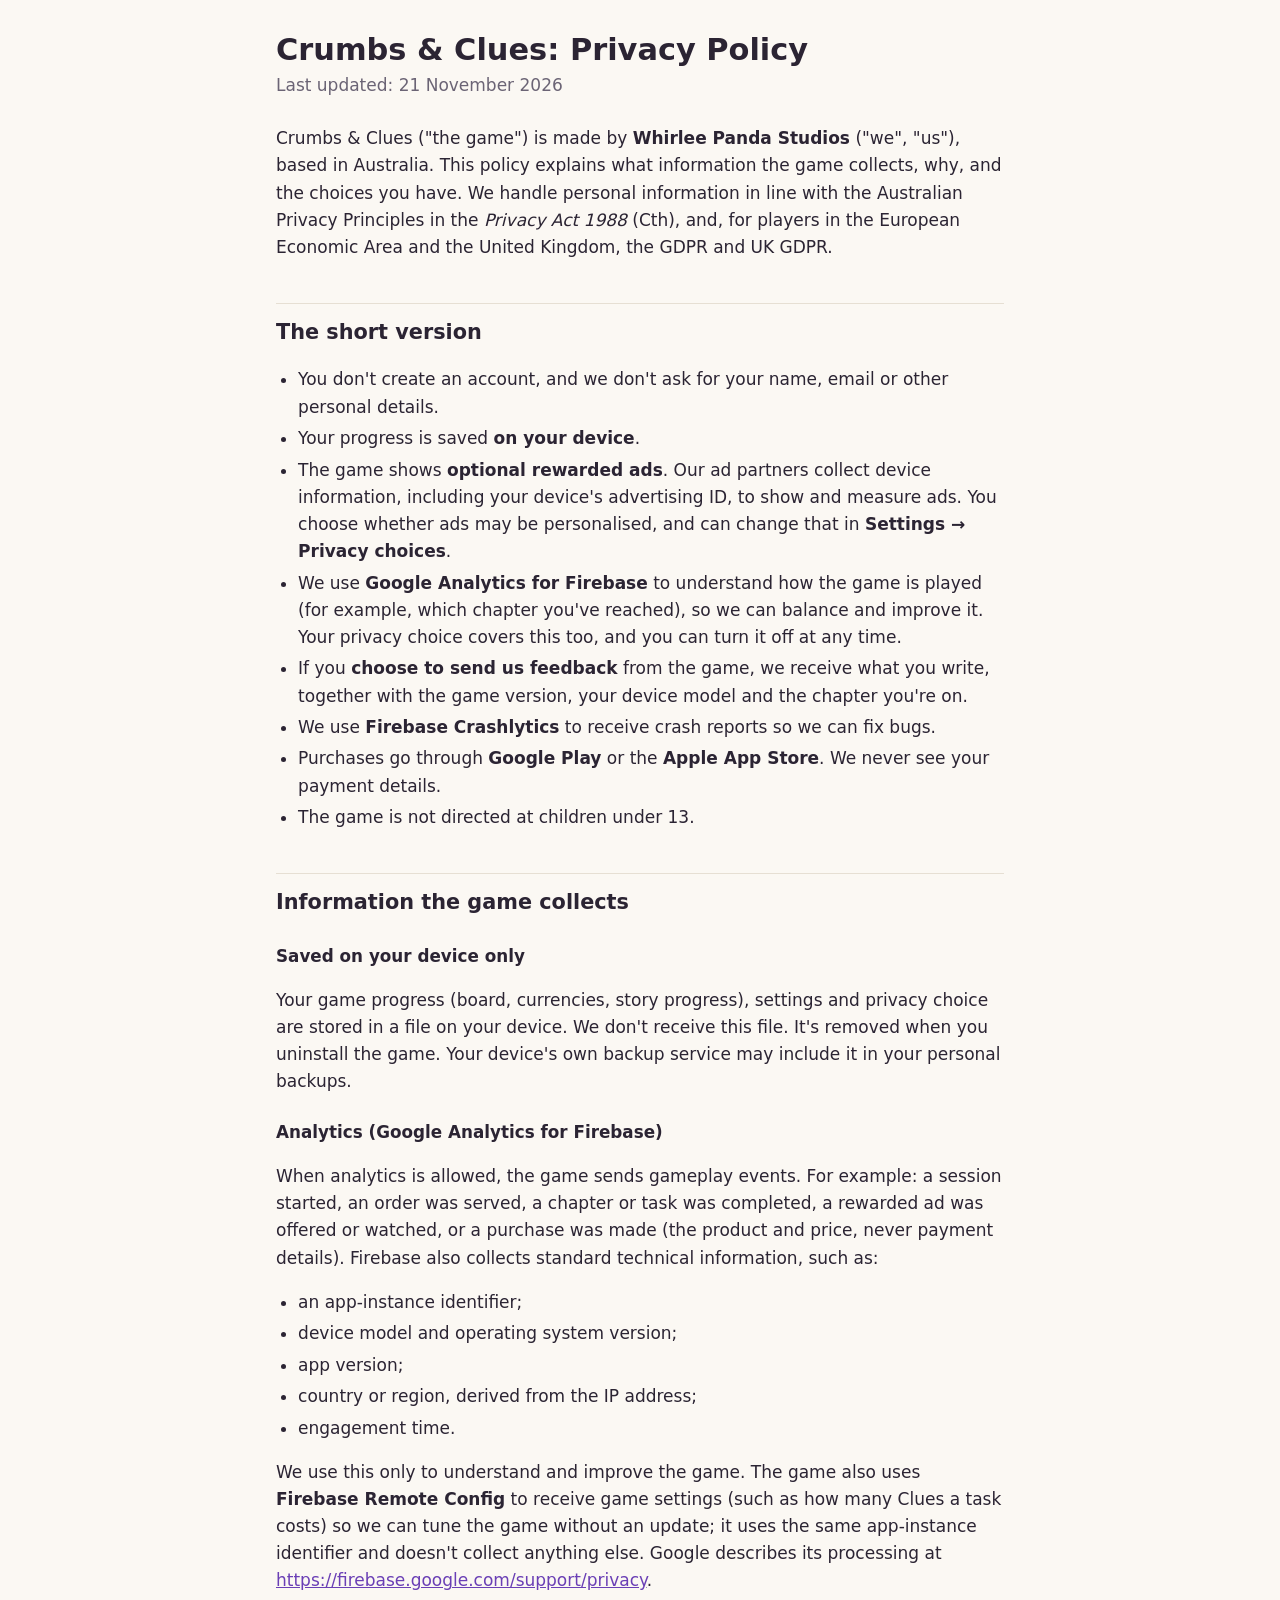
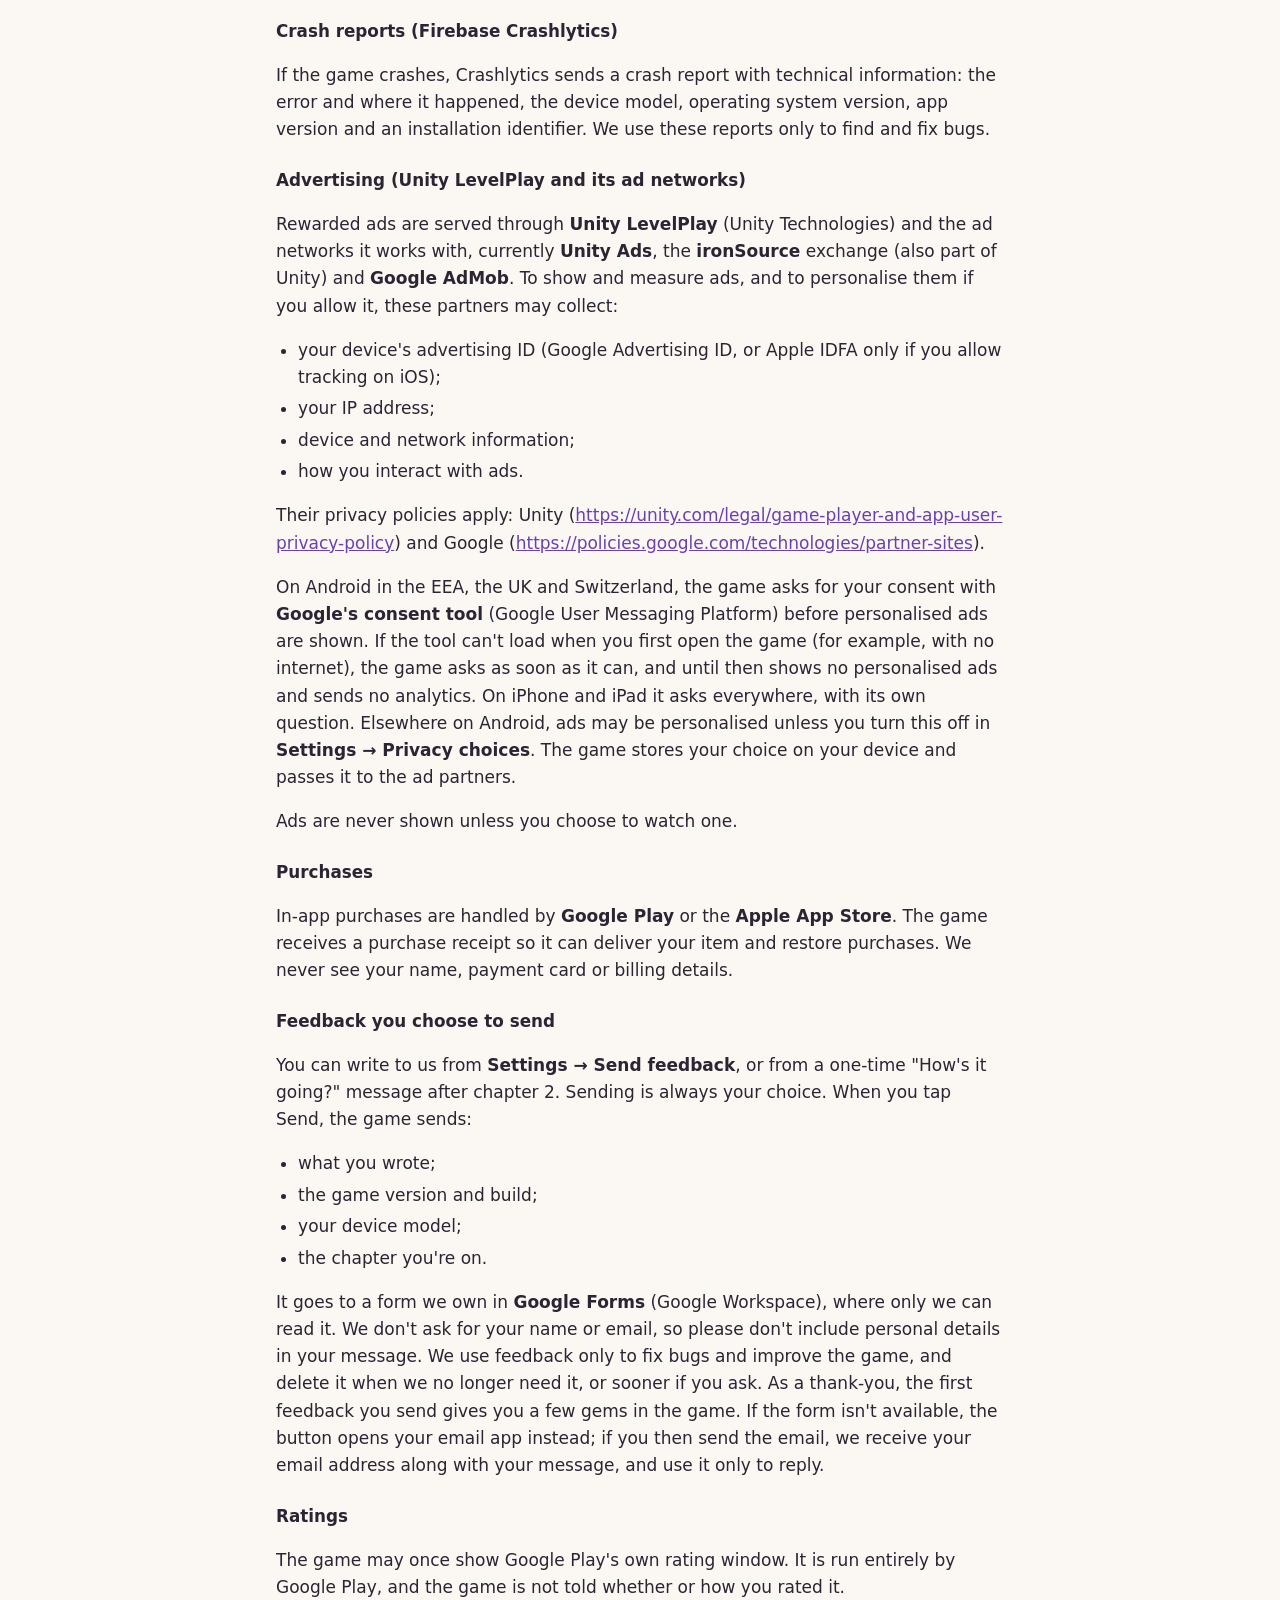
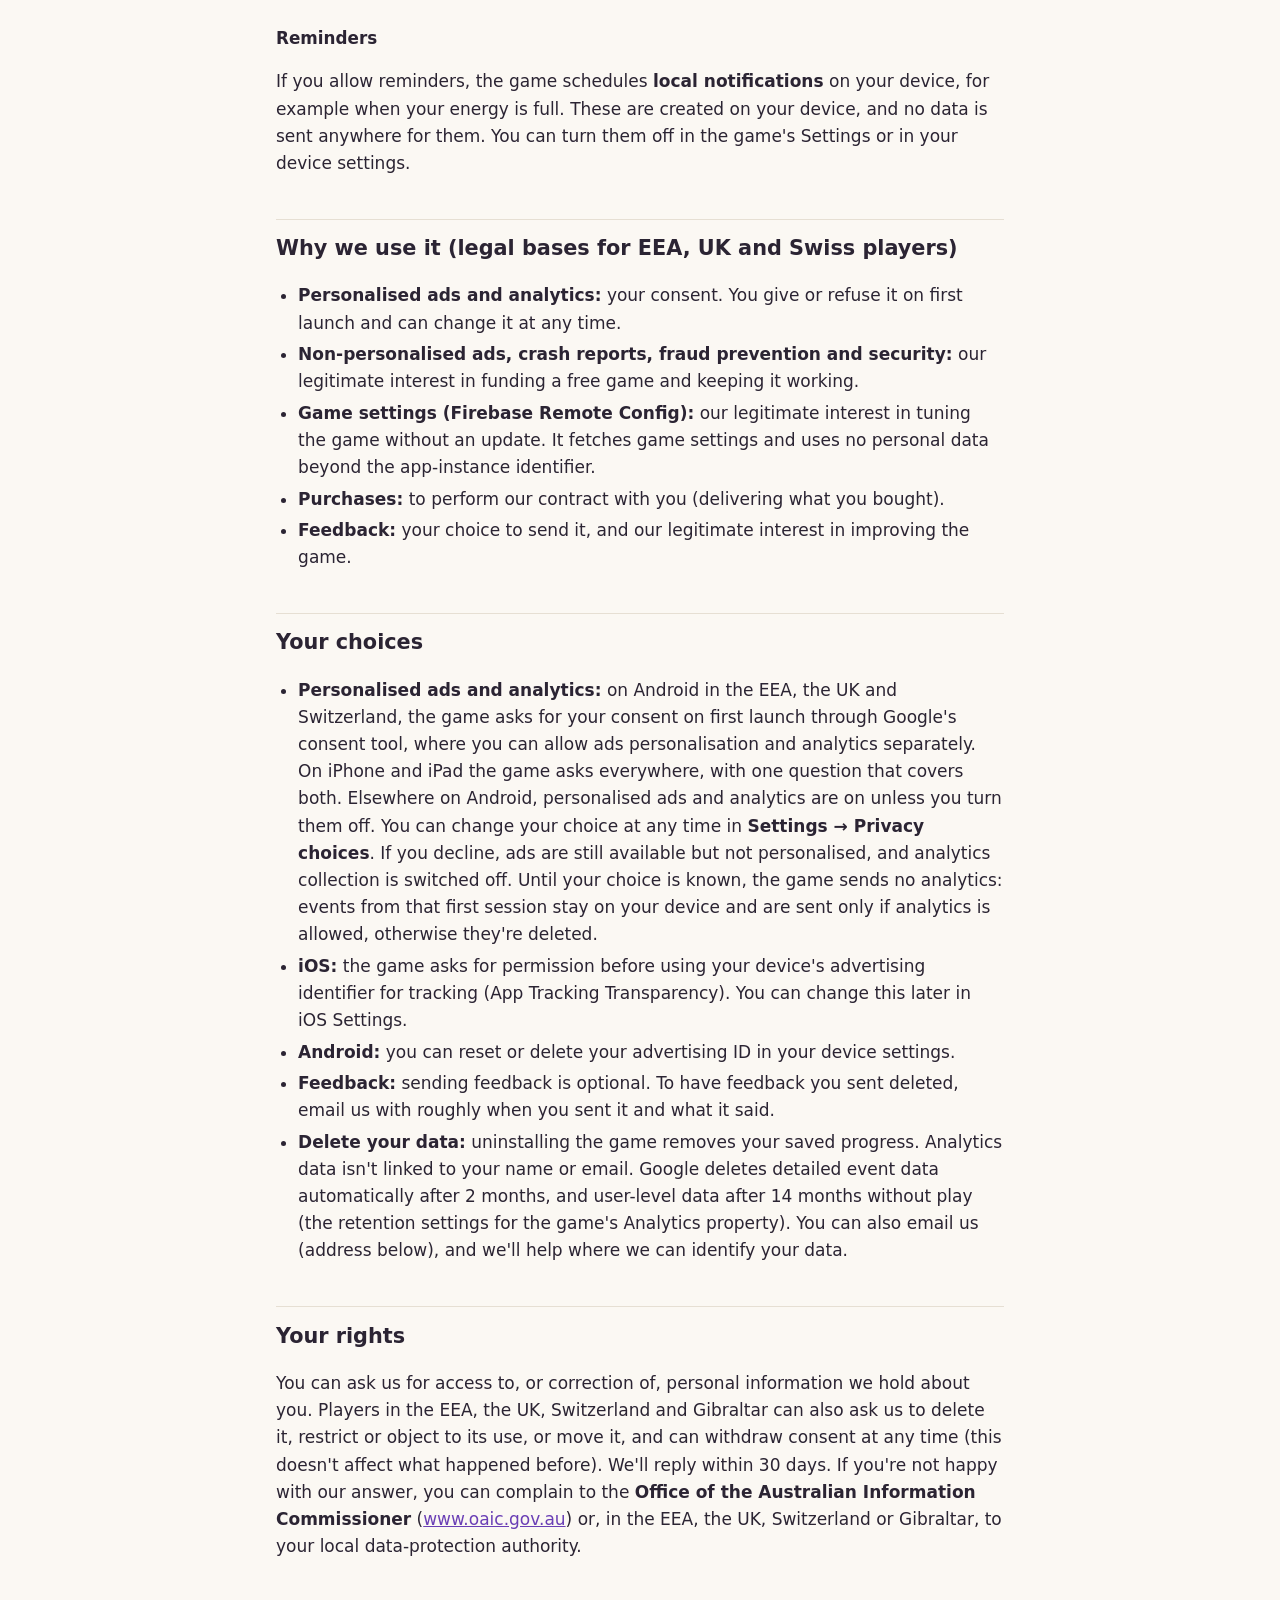
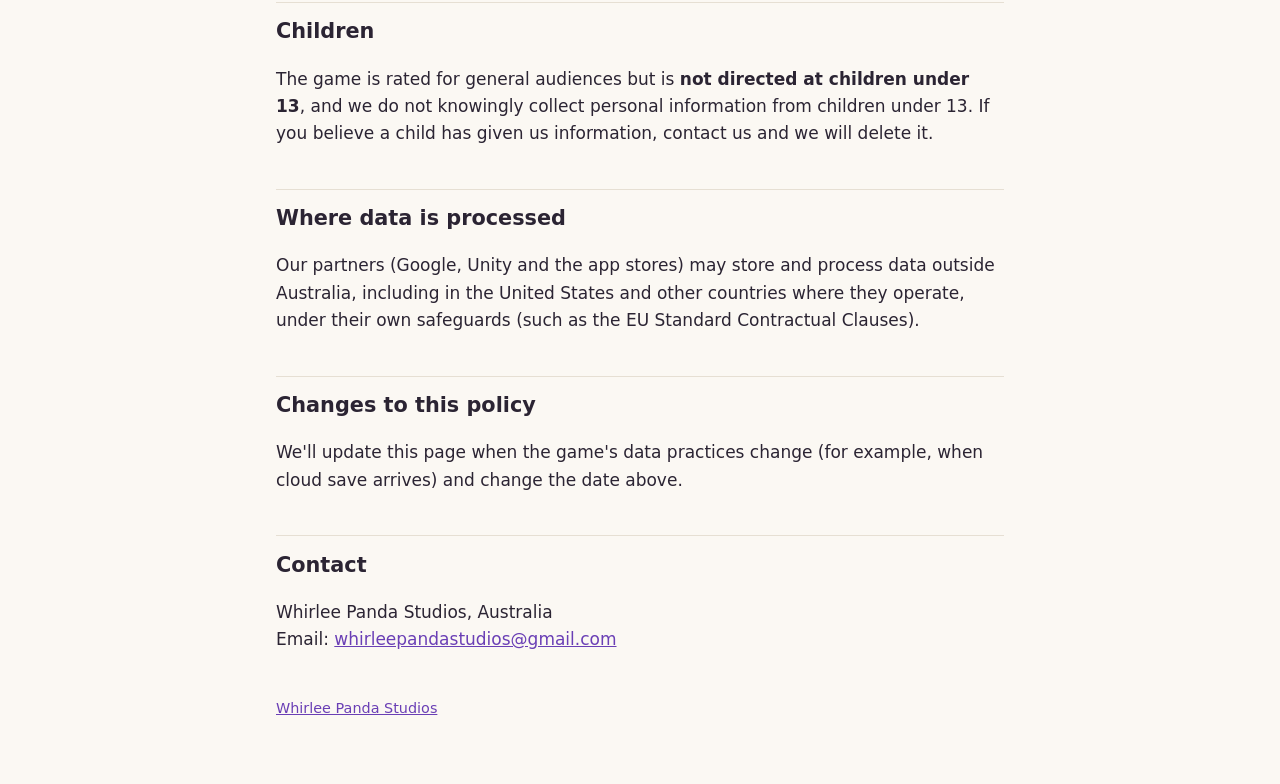
==== commit 15868907: "Crumbs & Clues privacy policy: Switzerland and Gibraltar rights, consent when offline at first launc" ====
--- a/crumbs-and-clues/privacy/index.html
+++ b/crumbs-and-clues/privacy/index.html
@@ -9,7 +9,7 @@
 <body>
 <main>
 <h1>Crumbs &amp; Clues: Privacy Policy</h1>
-<p class="meta">Last updated: 19 November 2026</p>
+<p class="meta">Last updated: 21 November 2026</p>
 
 <p>Crumbs &amp; Clues ("the game") is made by <strong>Whirlee Panda Studios</strong> ("we", "us"), based in Australia. This policy explains what information the game collects, why, and the choices you have. We handle personal information in line with the Australian Privacy Principles in the <em>Privacy Act 1988</em> (Cth), and, for players in the European Economic Area and the United Kingdom, the GDPR and UK GDPR.</p>
 
@@ -63,7 +63,7 @@
 
 <p>Their privacy policies apply: Unity (<a href="https://unity.com/legal/game-player-and-app-user-privacy-policy">https://unity.com/legal/game-player-and-app-user-privacy-policy</a>) and Google (<a href="https://policies.google.com/technologies/partner-sites">https://policies.google.com/technologies/partner-sites</a>).</p>
 
-<p>On Android in the EEA, the UK and Switzerland, the game asks for your consent with <strong>Google's consent tool</strong> (Google User Messaging Platform) before personalised ads are shown. On iPhone and iPad it asks everywhere, with its own question. Elsewhere on Android, ads may be personalised unless you turn this off in <strong>Settings → Privacy choices</strong>. The game stores your choice on your device and passes it to the ad partners.</p>
+<p>On Android in the EEA, the UK and Switzerland, the game asks for your consent with <strong>Google's consent tool</strong> (Google User Messaging Platform) before personalised ads are shown. If the tool can't load when you first open the game (for example, with no internet), the game asks as soon as it can, and until then shows no personalised ads and sends no analytics. On iPhone and iPad it asks everywhere, with its own question. Elsewhere on Android, ads may be personalised unless you turn this off in <strong>Settings → Privacy choices</strong>. The game stores your choice on your device and passes it to the ad partners.</p>
 
 <p>Ads are never shown unless you choose to watch one.</p>
 
@@ -114,7 +114,7 @@
 
 <h2>Your rights</h2>
 
-<p>You can ask us for access to, or correction of, personal information we hold about you. Players in the EEA and UK can also ask us to delete it, restrict or object to its use, or move it, and can withdraw consent at any time (this doesn't affect what happened before). We'll reply within 30 days. If you're not happy with our answer, you can complain to the <strong>Office of the Australian Information Commissioner</strong> (<a href="https://www.oaic.gov.au">www.oaic.gov.au</a>) or, in the EEA or UK, to your local data-protection authority.</p>
+<p>You can ask us for access to, or correction of, personal information we hold about you. Players in the EEA, the UK, Switzerland and Gibraltar can also ask us to delete it, restrict or object to its use, or move it, and can withdraw consent at any time (this doesn't affect what happened before). We'll reply within 30 days. If you're not happy with our answer, you can complain to the <strong>Office of the Australian Information Commissioner</strong> (<a href="https://www.oaic.gov.au">www.oaic.gov.au</a>) or, in the EEA, the UK, Switzerland or Gibraltar, to your local data-protection authority.</p>
 
 <h2>Children</h2>
 
